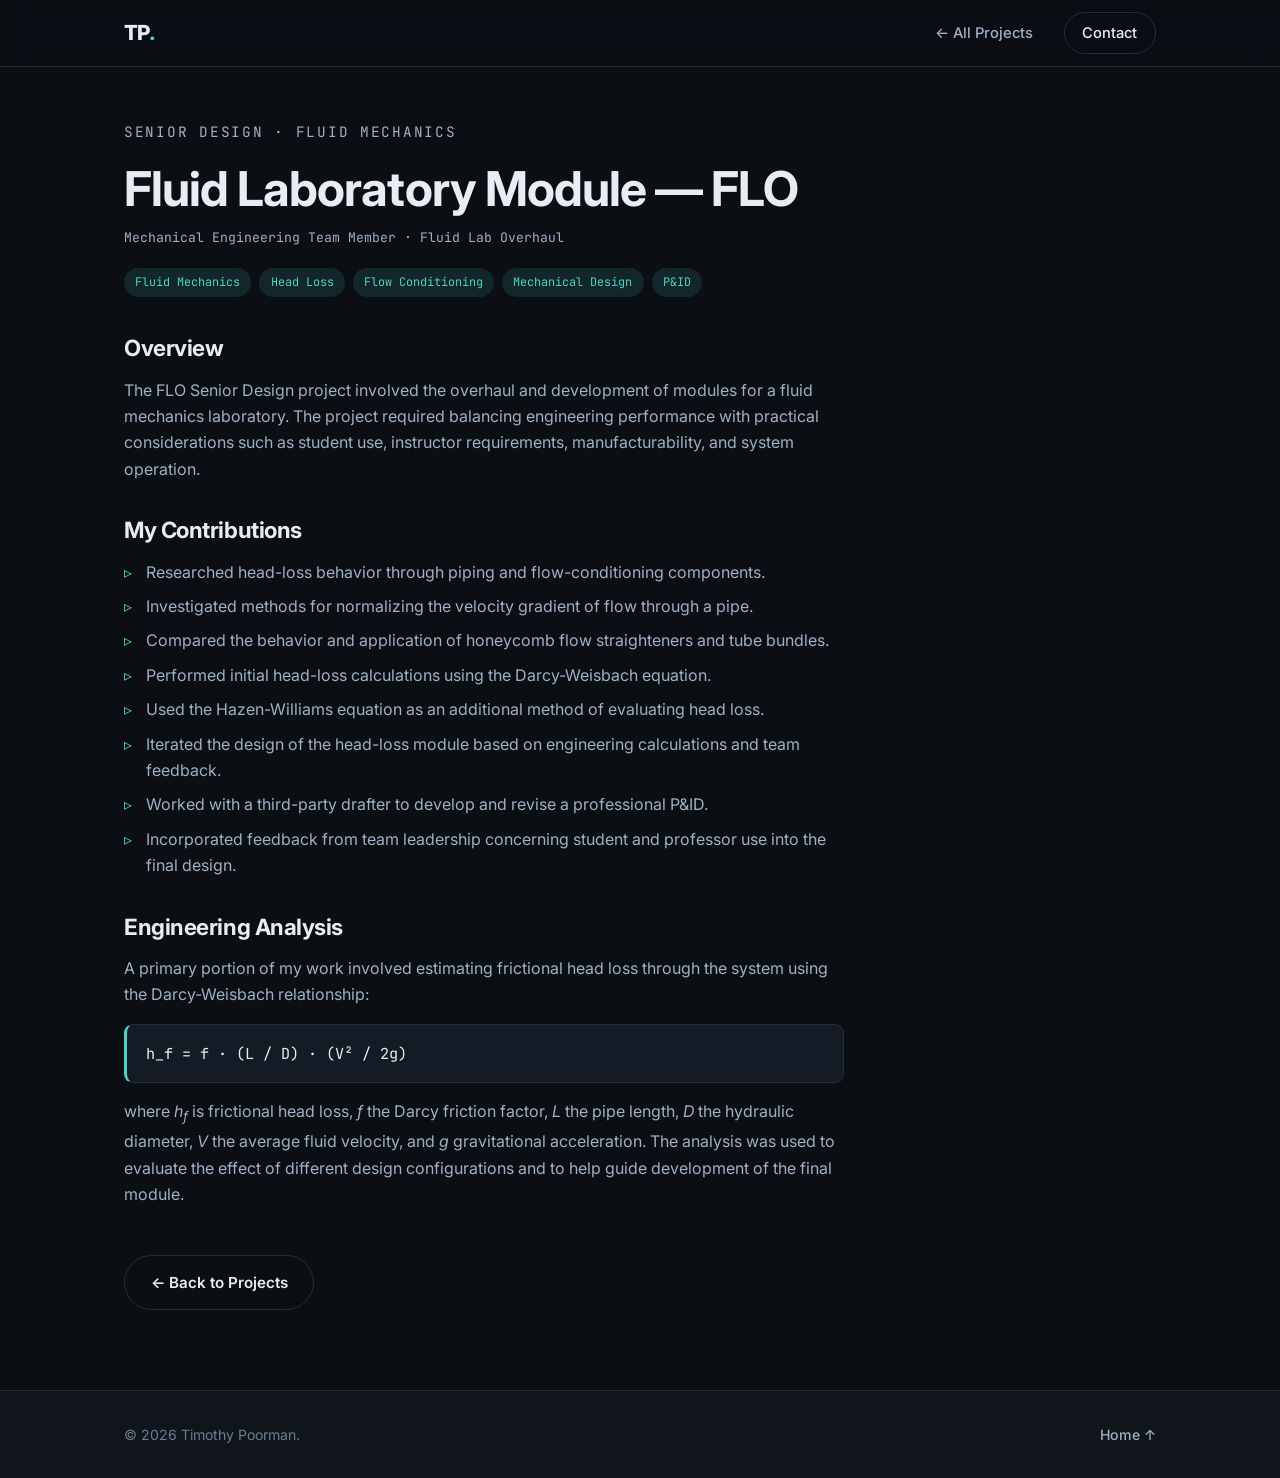
==== projects/fluid-lab-overhaul.html @ 905a8db5 "new style" ====
<!DOCTYPE html>
<html lang="en">
<head>
  <meta charset="UTF-8" />
  <meta name="viewport" content="width=device-width, initial-scale=1.0" />
  <title>Fluid Laboratory Module — Timothy Poorman</title>
  <link rel="preconnect" href="https://fonts.googleapis.com" />
  <link rel="preconnect" href="https://fonts.gstatic.com" crossorigin />
  <link href="https://fonts.googleapis.com/css2?family=Inter:wght@400;500;600;700;800&family=JetBrains+Mono:wght@400;500&display=swap" rel="stylesheet" />
  <link rel="stylesheet" href="../assets/css/style.css" />
</head>
<body>
  <header class="nav is-scrolled" id="nav">
    <div class="nav__inner container">
      <a href="../index.html" class="nav__brand">TP<span class="nav__brand-dot">.</span></a>
      <nav class="nav__links">
        <a href="../index.html#projects">← All Projects</a>
        <a href="../index.html#contact" class="nav__cta">Contact</a>
      </nav>
    </div>
  </header>

  <article class="project-page">
    <div class="container">
      <p class="hero__eyebrow">Senior Design · Fluid Mechanics</p>
      <h1 class="project-page__title">Fluid Laboratory Module — FLO</h1>
      <p class="project__meta">Mechanical Engineering Team Member · Fluid Lab Overhaul</p>

      <div class="project__tags">
        <span>Fluid Mechanics</span><span>Head Loss</span><span>Flow Conditioning</span><span>Mechanical Design</span><span>P&amp;ID</span>
      </div>

      <h2>Overview</h2>
      <p>The FLO Senior Design project involved the overhaul and development of modules for a fluid mechanics laboratory. The project required balancing engineering performance with practical considerations such as student use, instructor requirements, manufacturability, and system operation.</p>

      <h2>My Contributions</h2>
      <ul class="doc-list">
        <li>Researched head-loss behavior through piping and flow-conditioning components.</li>
        <li>Investigated methods for normalizing the velocity gradient of flow through a pipe.</li>
        <li>Compared the behavior and application of honeycomb flow straighteners and tube bundles.</li>
        <li>Performed initial head-loss calculations using the Darcy-Weisbach equation.</li>
        <li>Used the Hazen-Williams equation as an additional method of evaluating head loss.</li>
        <li>Iterated the design of the head-loss module based on engineering calculations and team feedback.</li>
        <li>Worked with a third-party drafter to develop and revise a professional P&amp;ID.</li>
        <li>Incorporated feedback from team leadership concerning student and professor use into the final design.</li>
      </ul>

      <h2>Engineering Analysis</h2>
      <p>A primary portion of my work involved estimating frictional head loss through the system using the Darcy-Weisbach relationship:</p>
      <pre class="formula">h_f = f · (L / D) · (V² / 2g)</pre>
      <p>where <em>h<sub>f</sub></em> is frictional head loss, <em>f</em> the Darcy friction factor, <em>L</em> the pipe length, <em>D</em> the hydraulic diameter, <em>V</em> the average fluid velocity, and <em>g</em> gravitational acceleration. The analysis was used to evaluate the effect of different design configurations and to help guide development of the final module.</p>

      <a href="../index.html#projects" class="btn btn--ghost" style="margin-top:2rem;">← Back to Projects</a>
    </div>
  </article>

  <footer class="footer">
    <div class="container footer__inner">
      <p>© <span class="year"></span> Timothy Poorman.</p>
      <a href="../index.html#top" class="footer__top">Home ↑</a>
    </div>
  </footer>
  <script>document.querySelectorAll('.year').forEach(e=>e.textContent=new Date().getFullYear());</script>
</body>
</html>
---- assets/css/style.css ----
/* ============================================================
   Timothy Poorman — Portfolio
   Dark-mode, single-page design
   ============================================================ */

/* ---------- Design tokens ---------- */
:root {
  --bg:            #0b0f14;
  --bg-alt:        #10151c;
  --surface:       #151b24;
  --surface-hi:    #1c2430;
  --border:        #232c39;
  --text:          #e6edf3;
  --text-muted:    #9fb0c3;
  --text-dim:      #6b7d92;
  --accent:        #4fd1c5;   /* teal */
  --accent-2:      #63b3ed;   /* blue */
  --accent-soft:   rgba(79, 209, 197, 0.12);
  --shadow:        0 12px 40px rgba(0, 0, 0, 0.45);
  --radius:        14px;
  --radius-sm:     9px;
  --maxw:          1080px;
  --font:          'Inter', system-ui, -apple-system, Segoe UI, Roboto, sans-serif;
  --mono:          'JetBrains Mono', ui-monospace, SFMono-Regular, Menlo, monospace;
}

/* ---------- Reset ---------- */
*, *::before, *::after { box-sizing: border-box; }
html { scroll-behavior: smooth; scroll-padding-top: 80px; }
body {
  margin: 0;
  font-family: var(--font);
  background: var(--bg);
  color: var(--text);
  line-height: 1.65;
  -webkit-font-smoothing: antialiased;
  text-rendering: optimizeLegibility;
}
h1, h2, h3, h4 { line-height: 1.2; margin: 0; font-weight: 700; letter-spacing: -0.02em; }
p { margin: 0 0 1rem; }
a { color: inherit; text-decoration: none; }
ul { margin: 0; padding: 0; list-style: none; }
strong { color: var(--text); font-weight: 600; }

.container { width: 100%; max-width: var(--maxw); margin: 0 auto; padding: 0 24px; }

/* ---------- Buttons ---------- */
.btn {
  display: inline-flex; align-items: center; justify-content: center;
  padding: 0.85rem 1.6rem; border-radius: 999px; font-weight: 600;
  font-size: 0.95rem; transition: transform .18s ease, box-shadow .18s ease, background .18s ease, border-color .18s ease;
  border: 1px solid transparent; cursor: pointer;
}
.btn--primary { background: var(--accent); color: #06231f; }
.btn--primary:hover { transform: translateY(-2px); box-shadow: 0 10px 26px rgba(79, 209, 197, .35); }
.btn--ghost { border-color: var(--border); color: var(--text); }
.btn--ghost:hover { border-color: var(--accent); color: var(--accent); transform: translateY(-2px); }

/* ============================================================
   Navigation
   ============================================================ */
.nav {
  position: fixed; top: 0; left: 0; right: 0; z-index: 100;
  background: rgba(11, 15, 20, 0.72);
  backdrop-filter: blur(12px); -webkit-backdrop-filter: blur(12px);
  border-bottom: 1px solid transparent;
  transition: border-color .3s ease, background .3s ease;
}
.nav.is-scrolled { border-bottom-color: var(--border); background: rgba(11, 15, 20, 0.9); }
.nav__inner { display: flex; align-items: center; justify-content: space-between; height: 66px; }
.nav__brand { font-weight: 800; font-size: 1.3rem; letter-spacing: -0.03em; }
.nav__brand-dot { color: var(--accent); }
.nav__links { display: flex; align-items: center; gap: 1.9rem; }
.nav__links a { font-size: 0.92rem; color: var(--text-muted); font-weight: 500; transition: color .18s ease; position: relative; }
.nav__links a:hover, .nav__links a.is-active { color: var(--text); }
.nav__links a.is-active::after {
  content: ''; position: absolute; left: 0; right: 0; bottom: -6px; height: 2px;
  background: var(--accent); border-radius: 2px;
}
.nav__cta {
  padding: 0.5rem 1.1rem; border: 1px solid var(--border); border-radius: 999px;
  color: var(--text) !important;
}
.nav__cta:hover { border-color: var(--accent); color: var(--accent) !important; }
.nav__cta.is-active::after { display: none; }

.nav__toggle { display: none; flex-direction: column; gap: 5px; background: none; border: 0; cursor: pointer; padding: 6px; }
.nav__toggle span { width: 24px; height: 2px; background: var(--text); border-radius: 2px; transition: transform .25s ease, opacity .25s ease; }
.nav__toggle.is-open span:nth-child(1) { transform: translateY(7px) rotate(45deg); }
.nav__toggle.is-open span:nth-child(2) { opacity: 0; }
.nav__toggle.is-open span:nth-child(3) { transform: translateY(-7px) rotate(-45deg); }

/* ============================================================
   Hero
   ============================================================ */
.hero {
  position: relative; min-height: 100vh; display: flex; align-items: center;
  overflow: hidden; padding: 90px 0 60px;
}
.hero__bg {
  position: absolute; inset: 0; z-index: 0;
  background:
    radial-gradient(60% 55% at 78% 18%, rgba(79, 209, 197, 0.14), transparent 60%),
    radial-gradient(55% 55% at 12% 82%, rgba(99, 179, 237, 0.12), transparent 60%);
}
.hero__bg::after {
  content: ''; position: absolute; inset: 0;
  background-image:
    linear-gradient(var(--border) 1px, transparent 1px),
    linear-gradient(90deg, var(--border) 1px, transparent 1px);
  background-size: 46px 46px; opacity: 0.15;
  mask-image: radial-gradient(circle at 50% 45%, black, transparent 78%);
  -webkit-mask-image: radial-gradient(circle at 50% 45%, black, transparent 78%);
}
.hero__inner { position: relative; z-index: 1; max-width: 800px; }
.hero__eyebrow {
  font-family: var(--mono); color: var(--accent); font-size: 0.9rem;
  letter-spacing: 0.12em; text-transform: uppercase; margin-bottom: 1rem;
}
.hero__title { font-size: clamp(2.8rem, 8vw, 5rem); font-weight: 800; margin-bottom: 1rem; }
.hero__subtitle { font-size: clamp(1rem, 2.4vw, 1.35rem); color: var(--text-muted); font-weight: 500; margin-bottom: 1.4rem; }
.hero__lead { font-size: 1.08rem; color: var(--text-muted); max-width: 620px; margin-bottom: 2.2rem; }
.hero__actions { display: flex; flex-wrap: wrap; gap: 1rem; margin-bottom: 2.4rem; }
.hero__links { display: flex; align-items: center; gap: 1rem; font-family: var(--mono); font-size: 0.92rem; }
.hero__links a { color: var(--text-muted); transition: color .18s ease; }
.hero__links a:hover { color: var(--accent); }
.hero__links-sep { color: var(--text-dim); }

.hero__scroll {
  position: absolute; bottom: 28px; left: 50%; transform: translateX(-50%);
  width: 26px; height: 42px; border: 2px solid var(--border); border-radius: 14px; z-index: 1;
}
.hero__scroll span {
  position: absolute; top: 8px; left: 50%; transform: translateX(-50%);
  width: 4px; height: 8px; background: var(--accent); border-radius: 2px;
  animation: scrolldot 1.6s ease infinite;
}
@keyframes scrolldot { 0% { opacity: 0; top: 8px; } 40% { opacity: 1; } 80% { opacity: 0; top: 22px; } 100% { opacity: 0; } }

/* ============================================================
   Sections
   ============================================================ */
.section { padding: 96px 0; }
.section--alt { background: var(--bg-alt); }
.section__head { display: flex; align-items: baseline; gap: 1rem; margin-bottom: 1.6rem; }
.section__index { font-family: var(--mono); color: var(--accent); font-size: 1rem; font-weight: 500; }
.section__title { font-size: clamp(1.7rem, 4vw, 2.4rem); }
.section__intro { color: var(--text-muted); max-width: 640px; margin-bottom: 2.6rem; font-size: 1.05rem; }

/* ---------- About ---------- */
.about { display: grid; grid-template-columns: 1.7fr 1fr; gap: 2.5rem; align-items: start; }
.about__body p { color: var(--text-muted); }
.about__card {
  background: var(--surface); border: 1px solid var(--border); border-radius: var(--radius);
  padding: 1.6rem; box-shadow: var(--shadow);
}
.about__card h3 { font-size: 1.05rem; margin-bottom: 1rem; color: var(--accent); }
.about__card ul li { display: flex; flex-direction: column; padding: 0.7rem 0; border-bottom: 1px solid var(--border); }
.about__card ul li:last-child { border-bottom: 0; }
.about__card ul li span { font-family: var(--mono); font-size: 0.75rem; text-transform: uppercase; letter-spacing: 0.08em; color: var(--text-dim); margin-bottom: 2px; }

/* ---------- Projects ---------- */
.projects { display: grid; gap: 1.4rem; }
.project {
  display: grid; grid-template-columns: auto 1fr; gap: 1.6rem;
  background: var(--surface); border: 1px solid var(--border); border-radius: var(--radius);
  padding: 1.8rem; transition: transform .2s ease, border-color .2s ease, box-shadow .2s ease;
}
.project:hover { transform: translateY(-4px); border-color: var(--accent); box-shadow: var(--shadow); }
.project__num { font-family: var(--mono); font-size: 1.6rem; font-weight: 500; color: var(--accent); opacity: 0.6; }
.project__title { font-size: 1.3rem; margin-bottom: 0.4rem; }
.project__meta { font-family: var(--mono); font-size: 0.82rem; color: var(--text-dim); margin-bottom: 0.9rem; }
.project__desc { color: var(--text-muted); margin-bottom: 1.1rem; }
.project__tags { display: flex; flex-wrap: wrap; gap: 0.5rem; margin-bottom: 1.1rem; }
.project__tags span {
  font-family: var(--mono); font-size: 0.74rem; padding: 0.3rem 0.7rem;
  background: var(--accent-soft); color: var(--accent); border-radius: 999px;
}
.project__link { font-weight: 600; color: var(--accent); font-size: 0.92rem; transition: gap .2s ease; }
.project__link:hover { color: var(--accent-2); }

/* ---------- Process ---------- */
.process { display: grid; grid-template-columns: repeat(4, 1fr); gap: 1.1rem; }
.process__step {
  background: var(--surface); border: 1px solid var(--border); border-radius: var(--radius-sm);
  padding: 1.4rem; transition: border-color .2s ease, transform .2s ease;
}
.process__step:hover { border-color: var(--accent); transform: translateY(-3px); }
.process__num { font-family: var(--mono); color: var(--accent); font-size: 0.85rem; }
.process__step h3 { font-size: 1.1rem; margin: 0.5rem 0 0.5rem; }
.process__step p { color: var(--text-muted); font-size: 0.9rem; margin: 0; }

/* ---------- Skills ---------- */
.skills { display: grid; grid-template-columns: repeat(2, 1fr); gap: 1.4rem; }
.skills__group {
  background: var(--surface); border: 1px solid var(--border); border-radius: var(--radius);
  padding: 1.6rem;
}
.skills__group h3 { font-size: 1.05rem; color: var(--accent); margin-bottom: 1rem; }
.skills__group ul { display: flex; flex-wrap: wrap; gap: 0.5rem; }
.skills__group li {
  font-size: 0.86rem; background: var(--surface-hi);
  border: 1px solid var(--border); border-radius: 999px; color: var(--text-muted);
}
.skills__group li:has(.skill) { padding: 0; background: transparent; border: 0; }
.skills__group li .skill {
  display: block; padding: 0.4rem 0.8rem; border-radius: 999px; color: inherit;
  background: var(--surface-hi); border: 1px solid var(--border); cursor: pointer;
  transition: color .18s ease, background .18s ease, border-color .18s ease;
}
.skills__group li .skill::after { content: ' ↗'; opacity: 0; transition: opacity .18s ease; font-size: 0.75em; }
.skills__group li .skill:hover {
  color: var(--accent); border-color: var(--accent); background: var(--accent-soft);
}
.skills__group li .skill:hover::after { opacity: 0.7; }
.skills__group li .skill:focus-visible { outline: 2px solid var(--accent); outline-offset: 2px; }

/* Highlighted tag pulse (triggered when arriving from a skill link) */
.project__tags span.tag-highlight {
  animation: tagPulse 2s ease;
  background: var(--accent); color: #06231f;
}
@keyframes tagPulse {
  0%   { box-shadow: 0 0 0 0 rgba(79, 209, 197, 0.7); transform: scale(1); }
  15%  { transform: scale(1.12); }
  50%  { box-shadow: 0 0 0 10px rgba(79, 209, 197, 0); }
  100% { box-shadow: 0 0 0 0 rgba(79, 209, 197, 0); transform: scale(1); }
}
/* Brief glow on the target card/item */
.highlight-target { animation: cardGlow 2s ease; }
@keyframes cardGlow {
  0%, 100% { box-shadow: none; }
  20%, 60% { box-shadow: 0 0 0 2px var(--accent), var(--shadow); }
}

/* ---------- Timeline (Experience) ---------- */
.timeline { position: relative; padding-left: 28px; }
.timeline::before { content: ''; position: absolute; left: 6px; top: 6px; bottom: 6px; width: 2px; background: var(--border); }
.timeline__item { position: relative; margin-bottom: 2.4rem; }
.timeline__item:last-child { margin-bottom: 0; }
.timeline__marker { position: absolute; left: -28px; top: 6px; width: 14px; height: 14px; border-radius: 50%; background: var(--accent); box-shadow: 0 0 0 4px var(--bg-alt); }
.timeline__content h3 { font-size: 1.2rem; }
.timeline__meta { font-family: var(--mono); font-size: 0.82rem; color: var(--text-dim); margin-bottom: 0.8rem; }
.timeline__content p { color: var(--text-muted); }
.timeline__content ul { margin: 0.6rem 0 1rem; }
.timeline__content ul li { position: relative; padding-left: 1.2rem; color: var(--text-muted); margin-bottom: 0.35rem; }
.timeline__content ul li::before { content: '▹'; position: absolute; left: 0; color: var(--accent); }

/* ---------- Education ---------- */
.education__degree h3 { font-size: 1.3rem; margin-bottom: 0.3rem; }
.education__course { margin-top: 1.8rem; }
.education__course h4 { font-size: 1rem; color: var(--text-muted); margin-bottom: 1rem; }

/* ---------- Contact ---------- */
.section--contact { text-align: center; }
.section--contact .section__head { justify-content: center; }
.section--contact .section__intro { margin-left: auto; margin-right: auto; }
.contact { display: grid; grid-template-columns: repeat(4, 1fr); gap: 1rem; }
.contact__card {
  display: flex; flex-direction: column; gap: 0.4rem; padding: 1.6rem 1.2rem;
  background: var(--surface); border: 1px solid var(--border); border-radius: var(--radius);
  transition: transform .2s ease, border-color .2s ease, box-shadow .2s ease;
}
.contact__card:hover { transform: translateY(-4px); border-color: var(--accent); box-shadow: var(--shadow); }
.contact__label { font-family: var(--mono); font-size: 0.75rem; text-transform: uppercase; letter-spacing: 0.1em; color: var(--text-dim); }
.contact__value { font-weight: 600; color: var(--text); }

/* ---------- Footer ---------- */
.footer { border-top: 1px solid var(--border); padding: 2rem 0; background: var(--bg-alt); }
.footer__inner { display: flex; align-items: center; justify-content: space-between; flex-wrap: wrap; gap: 1rem; }
.footer p { margin: 0; color: var(--text-dim); font-size: 0.88rem; }
.footer__top { color: var(--text-muted); font-size: 0.88rem; font-weight: 500; }
.footer__top:hover { color: var(--accent); }

/* ---------- Project detail pages ---------- */
.project-page { padding: 120px 0 80px; }
.project-page__title { font-size: clamp(2rem, 5vw, 3rem); margin: 0.6rem 0 0.6rem; }
.project-page .project__tags { margin: 1.2rem 0 2.4rem; }
.project-page h2 { font-size: 1.4rem; margin: 2.2rem 0 0.9rem; color: var(--text); }
.project-page p { color: var(--text-muted); max-width: 720px; }
.doc-list { max-width: 720px; margin: 0 0 1rem; }
.doc-list li { position: relative; padding-left: 1.4rem; color: var(--text-muted); margin-bottom: 0.5rem; }
.doc-list li::before { content: '▹'; position: absolute; left: 0; color: var(--accent); }
.formula {
  font-family: var(--mono); background: var(--surface); border: 1px solid var(--border);
  border-left: 3px solid var(--accent); border-radius: var(--radius-sm);
  padding: 1rem 1.2rem; color: var(--text); overflow-x: auto; font-size: 0.95rem;
  max-width: 720px;
}
.doc-quote {
  margin: 1rem 0; padding: 1rem 1.4rem; border-left: 3px solid var(--accent);
  background: var(--accent-soft); border-radius: 0 var(--radius-sm) var(--radius-sm) 0;
  color: var(--text); font-style: italic; max-width: 720px;
}

/* Process/workflow flow chips */
.flow {
  list-style: none; margin: 1rem 0 1.4rem; padding: 0;
  display: flex; flex-wrap: wrap; align-items: stretch; gap: 0.7rem;
  counter-reset: none;
}
.flow__step {
  position: relative; display: flex; flex-direction: column; gap: 0.25rem;
  padding: 0.9rem 1.1rem; min-width: 140px; flex: 1 1 auto;
  background: var(--surface); border: 1px solid var(--border);
  border-radius: var(--radius-sm); color: var(--text); font-weight: 600;
  transition: border-color .2s ease, transform .2s ease;
}
.flow__step:hover { border-color: var(--accent); transform: translateY(-2px); }
.flow__num {
  font-family: var(--mono); font-size: 0.72rem; letter-spacing: 0.08em;
  color: var(--accent); font-weight: 500;
}
/* Connector arrow between steps */
.flow__step:not(:last-child)::after {
  content: '→'; position: absolute; right: -0.7rem; top: 50%;
  transform: translate(50%, -50%); color: var(--text-dim);
  font-size: 1rem; z-index: 1; pointer-events: none;
}
@media (max-width: 620px) {
  .flow { flex-direction: column; gap: 1.4rem; }
  .flow__step { min-width: 0; }
  .flow__step:not(:last-child)::after {
    content: '↓'; right: 50%; top: auto; bottom: -1.1rem;
    transform: translate(50%, 0);
  }
}

/* Iterative loop variant */
.flow-loop {
  border: 1px dashed var(--border); border-radius: var(--radius);
  padding: 1.4rem 1.4rem 1.1rem; margin: 1rem 0 1.4rem; max-width: 760px;
  background: linear-gradient(180deg, rgba(79,209,197,0.04), transparent);
}
.flow-loop .flow { margin: 0; }
.flow-loop__label {
  display: flex; align-items: center; gap: 0.5rem; margin: 1.1rem 0 0;
  font-family: var(--mono); font-size: 0.82rem; color: var(--accent);
  letter-spacing: 0.02em;
}
.flow-loop__icon {
  display: inline-flex; align-items: center; justify-content: center;
  width: 1.6rem; height: 1.6rem; border-radius: 50%;
  border: 1px solid var(--accent); font-size: 1rem;
  animation: spinLoop 6s linear infinite;
}
@keyframes spinLoop { to { transform: rotate(360deg); } }
@media (prefers-reduced-motion: reduce) {
  .flow-loop__icon { animation: none; }
}

/* ---------- Reveal on scroll ---------- */
.reveal { opacity: 0; transform: translateY(24px); transition: opacity .6s ease, transform .6s ease; }
.reveal.is-visible { opacity: 1; transform: none; }

/* ============================================================
   Responsive
   ============================================================ */
@media (max-width: 860px) {
  .about { grid-template-columns: 1fr; }
  .process { grid-template-columns: repeat(2, 1fr); }
  .contact { grid-template-columns: repeat(2, 1fr); }
}
@media (max-width: 720px) {
  .nav__toggle { display: flex; }
  .nav__links {
    position: fixed; top: 66px; right: 0; left: 0;
    flex-direction: column; align-items: flex-start; gap: 0;
    background: var(--bg-alt); border-bottom: 1px solid var(--border);
    padding: 0.5rem 24px 1.2rem; transform: translateY(-120%);
    transition: transform .3s ease; box-shadow: var(--shadow);
  }
  .nav__links.is-open { transform: translateY(0); }
  .nav__links a { width: 100%; padding: 0.8rem 0; border-bottom: 1px solid var(--border); }
  .nav__links a:last-child { border-bottom: 0; }
  .nav__cta { margin-top: 0.6rem; }
  .skills { grid-template-columns: 1fr; }
  .project { grid-template-columns: 1fr; gap: 0.6rem; }
  .section { padding: 72px 0; }
}
@media (max-width: 480px) {
  .process { grid-template-columns: 1fr; }
  .contact { grid-template-columns: 1fr; }
}

/* ---------- Reduced motion ---------- */
@media (prefers-reduced-motion: reduce) {
  html { scroll-behavior: auto; }
  *, *::before, *::after { animation-duration: .001ms !important; transition-duration: .001ms !important; }
  .reveal { opacity: 1; transform: none; }
}
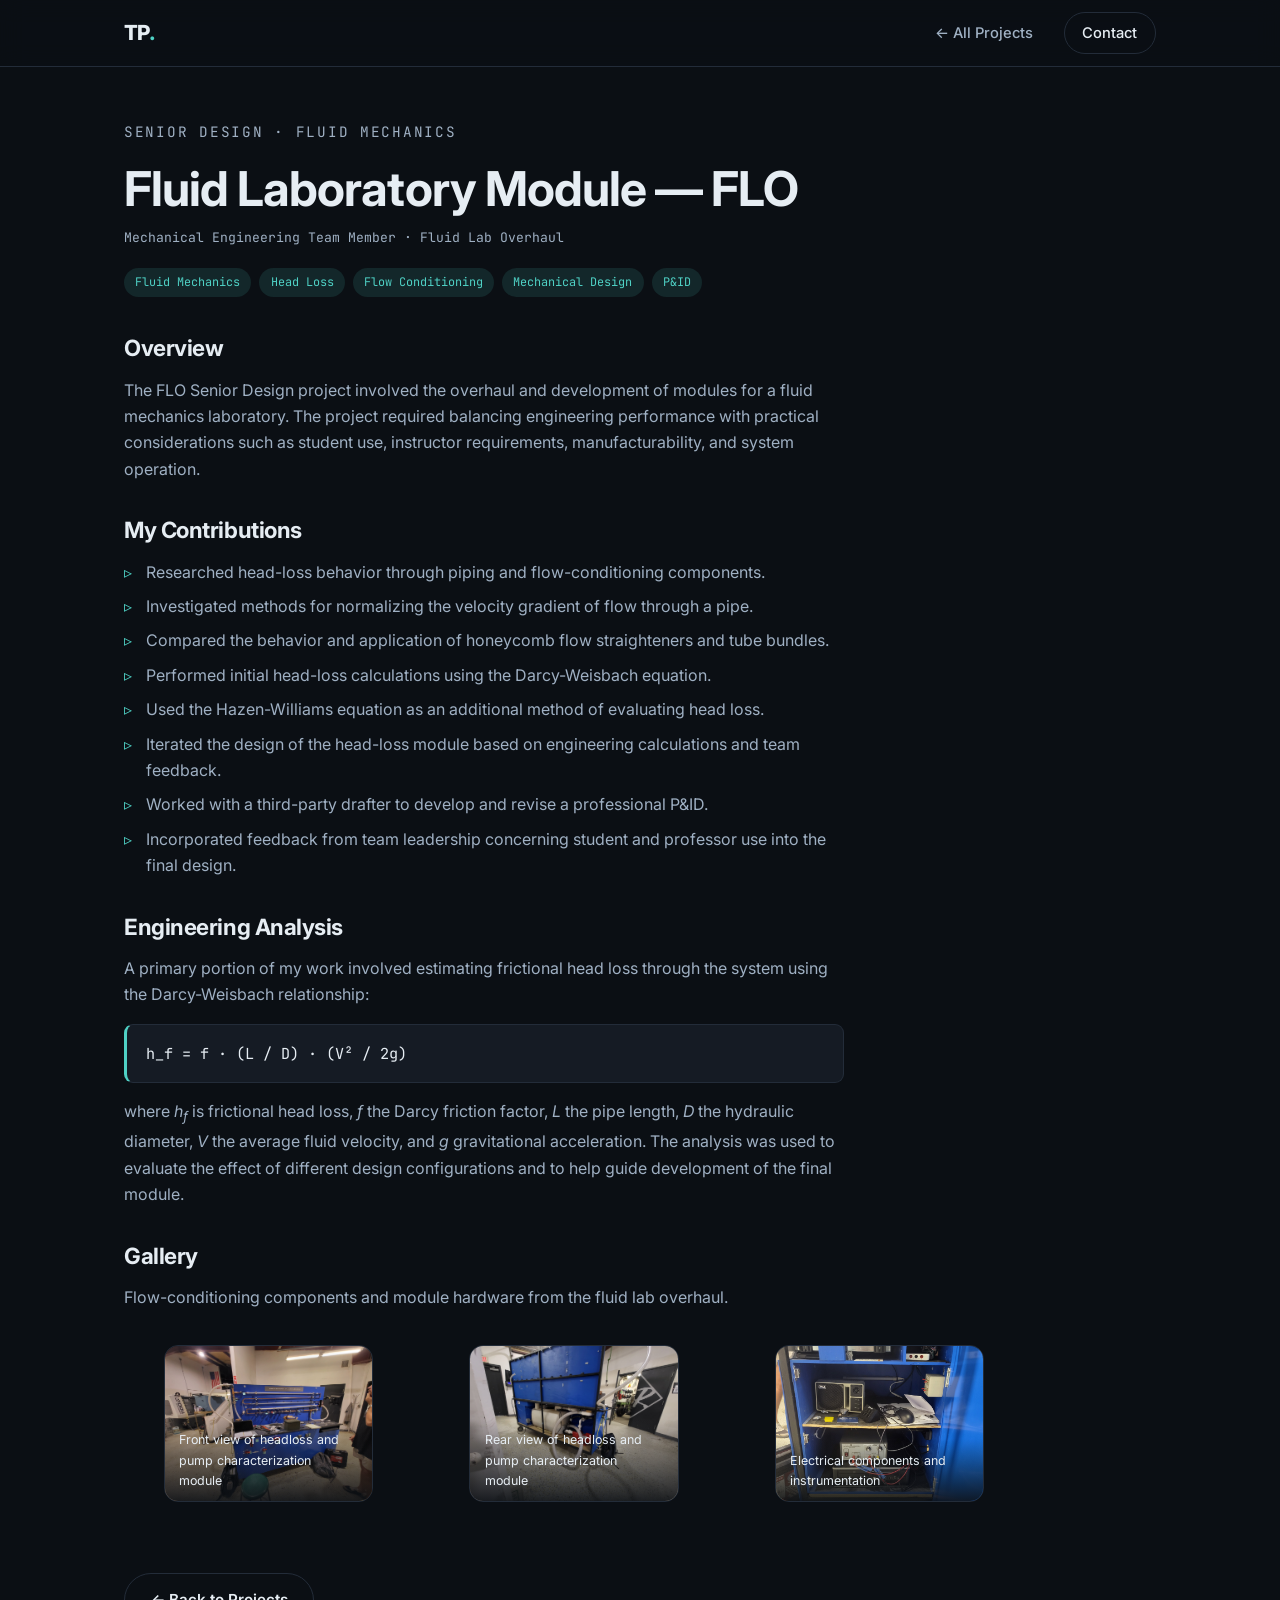
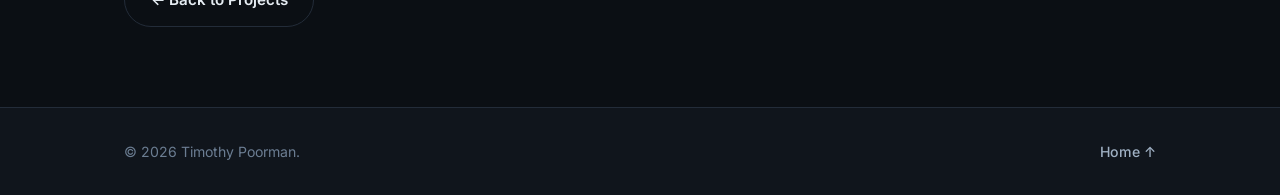
==== commit b2df5b36: "my brother zac is saving my life" ====
--- a/projects/fluid-lab-overhaul.html
+++ b/projects/fluid-lab-overhaul.html
@@ -50,6 +50,23 @@
       <pre class="formula">h_f = f · (L / D) · (V² / 2g)</pre>
       <p>where <em>h<sub>f</sub></em> is frictional head loss, <em>f</em> the Darcy friction factor, <em>L</em> the pipe length, <em>D</em> the hydraulic diameter, <em>V</em> the average fluid velocity, and <em>g</em> gravitational acceleration. The analysis was used to evaluate the effect of different design configurations and to help guide development of the final module.</p>
 
+      <h2>Gallery</h2>
+      <p>Flow-conditioning components and module hardware from the fluid lab overhaul.</p>
+      <div class="gallery">
+        <figure class="gallery__item" data-full="../assets/images/senior-design/flo-03.jpg">
+          <img src="../assets/images/senior-design/flo-03.jpg" alt="Front view of head loss and pump characterization module" loading="lazy" />
+          <figcaption>Front view of headloss and pump characterization module</figcaption>
+        </figure>
+        <figure class="gallery__item" data-full="../assets/images/senior-design/flo-02.jpg">
+          <img src="../assets/images/senior-design/flo-02.jpg" alt="Rear view of head loss and pump characterization module" loading="lazy" />
+          <figcaption>Rear view of headloss and pump characterization module</figcaption>
+        </figure>
+        <figure class="gallery__item" data-full="../assets/images/senior-design/flo-01.jpg">
+          <img src="../assets/images/senior-design/flo-01.jpg" alt="Electrical components and instrumentation" loading="lazy" />
+          <figcaption>Electrical components and instrumentation</figcaption>
+        </figure>
+      </div>
+
       <a href="../index.html#projects" class="btn btn--ghost" style="margin-top:2rem;">← Back to Projects</a>
     </div>
   </article>
@@ -61,5 +78,6 @@
     </div>
   </footer>
   <script>document.querySelectorAll('.year').forEach(e=>e.textContent=new Date().getFullYear());</script>
+  <script src="../assets/js/gallery.js"></script>
 </body>
 </html>
--- a/assets/css/style.css
+++ b/assets/css/style.css
@@ -35,8 +35,9 @@
   line-height: 1.65;
   -webkit-font-smoothing: antialiased;
   text-rendering: optimizeLegibility;
-}
-h1, h2, h3, h4 { line-height: 1.2; margin: 0; font-weight: 700; letter-spacing: -0.02em; }
+  overflow-x: hidden;
+}
+h1, h2, h3, h4 { line-height: 1.2; margin: 0; font-weight: 700; letter-spacing: -0.02em; overflow-wrap: break-word; }
 p { margin: 0 0 1rem; }
 a { color: inherit; text-decoration: none; }
 ul { margin: 0; padding: 0; list-style: none; }
@@ -117,7 +118,10 @@
   font-family: var(--mono); color: var(--accent); font-size: 0.9rem;
   letter-spacing: 0.12em; text-transform: uppercase; margin-bottom: 1rem;
 }
-.hero__title { font-size: clamp(2.8rem, 8vw, 5rem); font-weight: 800; margin-bottom: 1rem; }
+.hero__title {
+  font-size: clamp(2.3rem, 11vw, 5rem); font-weight: 800; margin-bottom: 1rem;
+  overflow-wrap: break-word; word-break: break-word; hyphens: auto;
+}
 .hero__subtitle { font-size: clamp(1rem, 2.4vw, 1.35rem); color: var(--text-muted); font-weight: 500; margin-bottom: 1.4rem; }
 .hero__lead { font-size: 1.08rem; color: var(--text-muted); max-width: 620px; margin-bottom: 2.2rem; }
 .hero__actions { display: flex; flex-wrap: wrap; gap: 1rem; margin-bottom: 2.4rem; }
@@ -347,6 +351,70 @@
 @keyframes spinLoop { to { transform: rotate(360deg); } }
 @media (prefers-reduced-motion: reduce) {
   .flow-loop__icon { animation: none; }
+}
+
+/* Showcase title inside a timeline entry */
+.timeline__showcase-title {
+  font-size: 1rem; color: var(--accent); margin: 1.6rem 0 0.2rem;
+}
+
+/* ---------- Image gallery ---------- */
+.gallery {
+  display: grid; grid-template-columns: repeat(auto-fit, minmax(200px, 1fr));
+  gap: 1rem; margin: 1.2rem 0 1.4rem; max-width: 900px;
+}
+.gallery__item {
+  position: relative; display: block; padding: 0; border: 1px solid var(--border);
+  background: var(--surface); border-radius: var(--radius); overflow: hidden;
+  cursor: zoom-in; aspect-ratio: 4 / 3;
+  transition: border-color .2s ease, transform .2s ease, box-shadow .2s ease;
+}
+.gallery__item:hover { border-color: var(--accent); transform: translateY(-3px); box-shadow: var(--shadow); }
+.gallery__item img {
+  width: 100%; height: 100%; object-fit: cover; display: block;
+  transition: transform .35s ease; background: var(--surface-hi);
+}
+.gallery__item:hover img { transform: scale(1.05); }
+.gallery__item figcaption {
+  position: absolute; left: 0; right: 0; bottom: 0;
+  padding: 0.7rem 0.9rem 0.6rem;
+  font-size: 0.78rem; color: var(--text);
+  background: linear-gradient(to top, rgba(11,15,20,0.9), transparent);
+}
+
+/* Lightbox */
+.lightbox {
+  position: fixed; inset: 0; z-index: 200; display: none;
+  align-items: center; justify-content: center; padding: 4vh 4vw;
+  background: rgba(6, 9, 13, 0.92); backdrop-filter: blur(4px);
+}
+.lightbox.is-open { display: flex; }
+.lightbox img {
+  max-width: 100%; max-height: 92vh; border-radius: var(--radius-sm);
+  box-shadow: var(--shadow); object-fit: contain;
+}
+.lightbox__close {
+  position: absolute; top: 18px; right: 22px; width: 44px; height: 44px;
+  border: 1px solid var(--border); background: var(--surface); color: var(--text);
+  border-radius: 50%; font-size: 1.4rem; line-height: 1; cursor: pointer;
+  display: flex; align-items: center; justify-content: center;
+  transition: border-color .2s ease, color .2s ease;
+}
+.lightbox__close:hover { border-color: var(--accent); color: var(--accent); }
+.lightbox__nav {
+  position: absolute; top: 50%; transform: translateY(-50%);
+  width: 48px; height: 48px; border: 1px solid var(--border); background: var(--surface);
+  color: var(--text); border-radius: 50%; font-size: 1.5rem; cursor: pointer;
+  display: flex; align-items: center; justify-content: center;
+  transition: border-color .2s ease, color .2s ease;
+}
+.lightbox__nav:hover { border-color: var(--accent); color: var(--accent); }
+.lightbox__nav--prev { left: 2vw; }
+.lightbox__nav--next { right: 2vw; }
+@media (max-width: 560px) {
+  .lightbox__nav { width: 40px; height: 40px; }
+  .lightbox__nav--prev { left: 8px; }
+  .lightbox__nav--next { right: 8px; }
 }
 
 /* ---------- Reveal on scroll ---------- */
@@ -377,10 +445,41 @@
   .skills { grid-template-columns: 1fr; }
   .project { grid-template-columns: 1fr; gap: 0.6rem; }
   .section { padding: 72px 0; }
+
+  /* Hero */
+  .hero { padding: 96px 0 72px; min-height: auto; }
+  .hero__lead { font-size: 1rem; }
+  .hero__actions { gap: 0.7rem; }
+  .btn { width: 100%; }
+  .hero__actions .btn { flex: 1 1 100%; }
+
+  /* Project detail pages */
+  .project-page { padding: 100px 0 64px; }
+  .formula { font-size: 0.82rem; padding: 0.9rem 1rem; }
 }
 @media (max-width: 480px) {
+  .container { padding: 0 18px; }
   .process { grid-template-columns: 1fr; }
   .contact { grid-template-columns: 1fr; }
+
+  /* Section headers wrap the index above the title cleanly */
+  .section__head { flex-wrap: wrap; gap: 0.35rem 0.75rem; }
+
+  /* Hero links can wrap on very small screens */
+  .hero__links { flex-wrap: wrap; row-gap: 0.4rem; }
+
+  /* Project cards: keep the number inline and compact */
+  .project { padding: 1.4rem; }
+  .project__num { font-size: 1.2rem; }
+  .project__title { font-size: 1.15rem; }
+
+  /* Timeline breathing room */
+  .timeline { padding-left: 22px; }
+  .timeline__marker { left: -22px; }
+
+  /* About card + contact cards a touch tighter */
+  .about__card, .skills__group { padding: 1.3rem; }
+  .flow-loop { padding: 1.1rem; }
 }
 
 /* ---------- Reduced motion ---------- */
